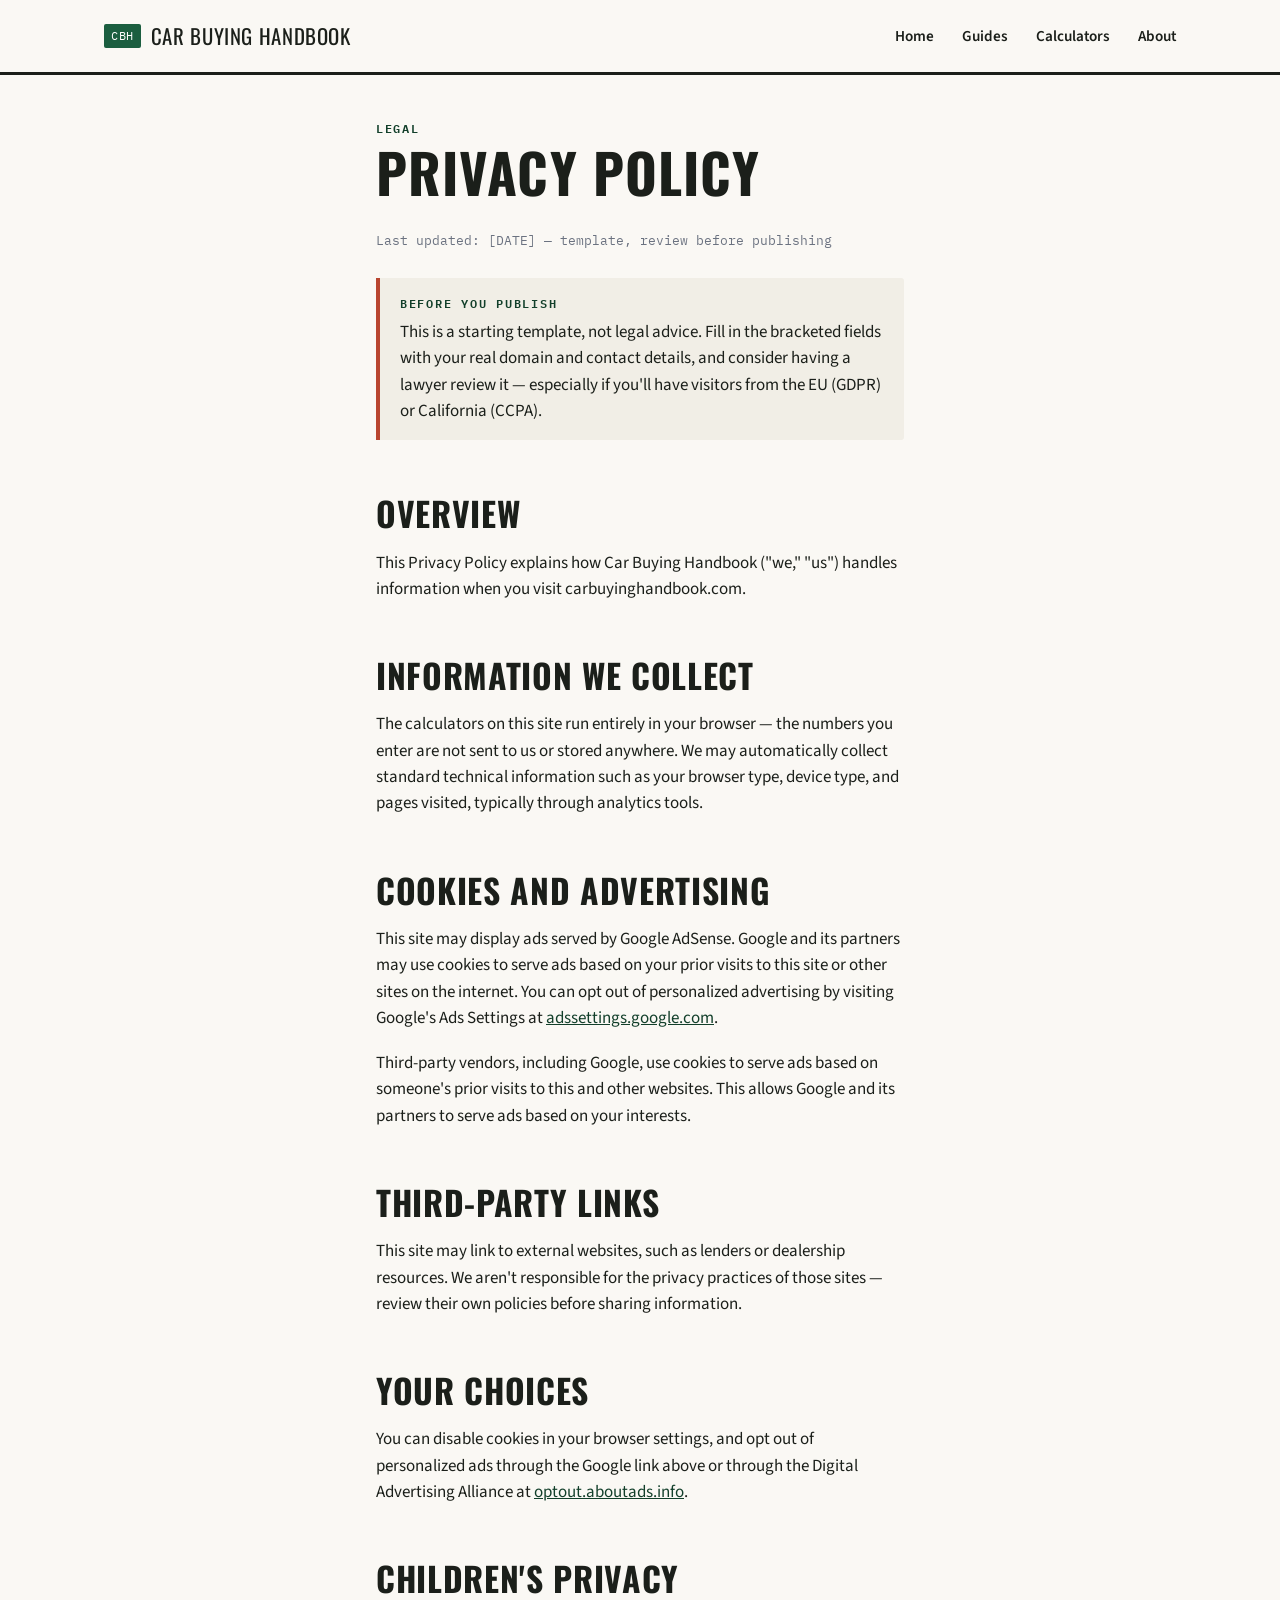
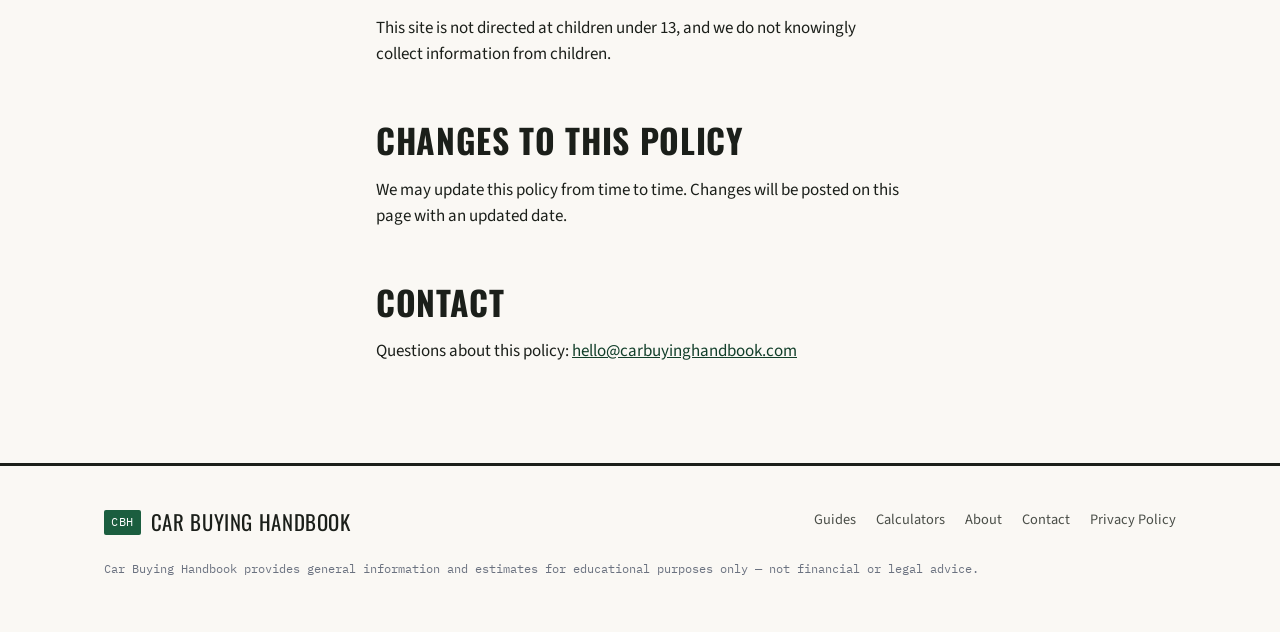
==== privacy-policy.html @ 567ee04e "Add files via upload" ====
<!DOCTYPE html>
<html lang="en">
<head>
<meta charset="UTF-8">
<meta name="viewport" content="width=device-width, initial-scale=1.0">
<title>Privacy Policy — Car Buying Handbook</title>
<meta name="description" content="Privacy policy for Car Buying Handbook, including information on cookies and advertising.">
<link rel="preconnect" href="https://fonts.googleapis.com">
<link href="https://fonts.googleapis.com/css2?family=Oswald:wght@500;600;700&family=Source+Sans+3:wght@400;600&family=IBM+Plex+Mono:wght@400;600;700&display=swap" rel="stylesheet">
<link rel="stylesheet" href="css/style.css">
</head>
<body>

<header class="site-header">
  <div class="container">
    <a href="index.html" class="logo"><span class="plate">CBH</span> Car Buying Handbook</a>
    <button class="nav-toggle" aria-label="Toggle navigation" aria-expanded="false">MENU</button>
    <ul class="nav-links">
      <li><a href="index.html">Home</a></li>
      <li><a href="guides.html">Guides</a></li>
      <li><a href="tools.html">Calculators</a></li>
      <li><a href="about.html">About</a></li>
    </ul>
  </div>
</header>

<section class="tight">
  <div class="container article">
    <span class="eyebrow">Legal</span>
    <h1>Privacy Policy</h1>
    <p class="byline">Last updated: [DATE] — template, review before publishing</p>

    <div class="callout warn">
      <span class="eyebrow">Before you publish</span>
      This is a starting template, not legal advice. Fill in the bracketed fields with your real domain and contact details, and consider having a lawyer review it — especially if you'll have visitors from the EU (GDPR) or California (CCPA).
    </div>

    <h2>Overview</h2>
    <p>This Privacy Policy explains how Car Buying Handbook ("we," "us") handles information when you visit carbuyinghandbook.com.</p>

    <h2>Information we collect</h2>
    <p>The calculators on this site run entirely in your browser — the numbers you enter are not sent to us or stored anywhere. We may automatically collect standard technical information such as your browser type, device type, and pages visited, typically through analytics tools.</p>

    <h2>Cookies and advertising</h2>
    <p>This site may display ads served by Google AdSense. Google and its partners may use cookies to serve ads based on your prior visits to this site or other sites on the internet. You can opt out of personalized advertising by visiting Google's Ads Settings at <a href="https://adssettings.google.com" target="_blank" rel="noopener">adssettings.google.com</a>.</p>
    <p>Third-party vendors, including Google, use cookies to serve ads based on someone's prior visits to this and other websites. This allows Google and its partners to serve ads based on your interests.</p>

    <h2>Third-party links</h2>
    <p>This site may link to external websites, such as lenders or dealership resources. We aren't responsible for the privacy practices of those sites — review their own policies before sharing information.</p>

    <h2>Your choices</h2>
    <p>You can disable cookies in your browser settings, and opt out of personalized ads through the Google link above or through the Digital Advertising Alliance at <a href="https://optout.aboutads.info" target="_blank" rel="noopener">optout.aboutads.info</a>.</p>

    <h2>Children's privacy</h2>
    <p>This site is not directed at children under 13, and we do not knowingly collect information from children.</p>

    <h2>Changes to this policy</h2>
    <p>We may update this policy from time to time. Changes will be posted on this page with an updated date.</p>

    <h2>Contact</h2>
    <p>Questions about this policy: <a href="mailto:hello@carbuyinghandbook.com">hello@carbuyinghandbook.com</a></p>
  </div>
</section>

<footer class="site-footer">
  <div class="container">
    <div class="footer-grid">
      <a href="index.html" class="logo"><span class="plate">CBH</span> Car Buying Handbook</a>
      <ul class="footer-links">
        <li><a href="guides.html">Guides</a></li>
        <li><a href="tools.html">Calculators</a></li>
        <li><a href="about.html">About</a></li>
        <li><a href="contact.html">Contact</a></li>
        <li><a href="privacy-policy.html">Privacy Policy</a></li>
      </ul>
    </div>
    <p class="fine-print">Car Buying Handbook provides general information and estimates for educational purposes only — not financial or legal advice.</p>
  </div>
</footer>

<script src="js/main.js"></script>
</body>
</html>
---- css/style.css ----
/* ==========================================================================
   Design tokens
   Theme: dealership window-sticker / highway-signage — honest, official,
   spec-sheet confident. Built for a car-buying help site.
   ========================================================================== */

:root {
  --paper: #FAF8F4;
  --paper-dim: #F1EEE6;
  --ink: #1B1F1A;
  --ink-soft: #4A4E48;
  --road-green: #1B5E3F;
  --road-green-dark: #123F2A;
  --caution: #E8A33D;
  --caution-dark: #B87A1E;
  --brick: #B8452F;
  --line: #D8D3C8;
  --steel: #6B7280;
  --white: #FFFFFF;

  --font-display: 'Oswald', 'Arial Narrow', sans-serif;
  --font-body: 'Source Sans 3', 'Segoe UI', sans-serif;
  --font-mono: 'IBM Plex Mono', 'Courier New', monospace;

  --radius: 3px;
  --container: 1120px;
}

* { box-sizing: border-box; }

html { scroll-behavior: smooth; }

@media (prefers-reduced-motion: reduce) {
  html { scroll-behavior: auto; }
  * { animation-duration: 0.01ms !important; transition-duration: 0.01ms !important; }
}

body {
  margin: 0;
  font-family: var(--font-body);
  background: var(--paper);
  color: var(--ink);
  line-height: 1.55;
  font-size: 17px;
}

img { max-width: 100%; display: block; }

a { color: var(--road-green-dark); }
a:hover { color: var(--road-green); }

:focus-visible {
  outline: 3px solid var(--caution);
  outline-offset: 2px;
}

h1, h2, h3, h4 {
  font-family: var(--font-display);
  text-transform: uppercase;
  letter-spacing: 0.02em;
  color: var(--ink);
  margin: 0 0 0.5em;
  line-height: 1.15;
}

h1 { font-size: clamp(2.2rem, 5vw, 3.4rem); }
h2 { font-size: clamp(1.5rem, 3vw, 2.1rem); }
h3 { font-size: 1.25rem; letter-spacing: 0.01em; }

p { margin: 0 0 1.1em; }

.container {
  max-width: var(--container);
  margin: 0 auto;
  padding: 0 24px;
}

.eyebrow {
  font-family: var(--font-mono);
  text-transform: uppercase;
  letter-spacing: 0.14em;
  font-size: 0.78rem;
  color: var(--road-green-dark);
  font-weight: 600;
}

/* ---------------------------------- Header ---------------------------------- */

.site-header {
  border-bottom: 3px solid var(--ink);
  background: var(--paper);
  position: sticky;
  top: 0;
  z-index: 40;
}

.site-header .container {
  display: flex;
  align-items: center;
  justify-content: space-between;
  height: 72px;
}

.logo {
  font-family: var(--font-display);
  font-size: 1.3rem;
  text-transform: uppercase;
  letter-spacing: 0.03em;
  color: var(--ink);
  text-decoration: none;
  display: flex;
  align-items: center;
  gap: 10px;
}

.logo .plate {
  background: var(--road-green);
  color: var(--white);
  font-family: var(--font-mono);
  font-size: 0.75rem;
  padding: 3px 7px;
  border-radius: 2px;
  letter-spacing: 0.05em;
}

.nav-links {
  display: flex;
  gap: 28px;
  list-style: none;
  margin: 0;
  padding: 0;
}

.nav-links a {
  text-decoration: none;
  color: var(--ink);
  font-weight: 600;
  font-size: 0.95rem;
  border-bottom: 2px solid transparent;
  padding-bottom: 4px;
}

.nav-links a:hover,
.nav-links a[aria-current="page"] {
  border-bottom-color: var(--caution);
  color: var(--ink);
}

.nav-toggle {
  display: none;
  background: none;
  border: 2px solid var(--ink);
  border-radius: var(--radius);
  padding: 6px 10px;
  font-family: var(--font-mono);
  cursor: pointer;
}

@media (max-width: 760px) {
  .nav-links {
    position: absolute;
    top: 72px;
    left: 0;
    right: 0;
    background: var(--paper);
    border-bottom: 3px solid var(--ink);
    flex-direction: column;
    gap: 0;
    padding: 8px 24px 16px;
    display: none;
  }
  .nav-links.open { display: flex; }
  .nav-links li { border-top: 1px solid var(--line); }
  .nav-links a { display: block; padding: 12px 0; }
  .nav-toggle { display: block; }
}

/* ---------------------------------- Hero ---------------------------------- */

.hero {
  padding: 64px 0 56px;
  border-bottom: 1px solid var(--line);
}

.hero-grid {
  display: grid;
  grid-template-columns: 1.1fr 0.9fr;
  gap: 48px;
  align-items: center;
}

@media (max-width: 860px) {
  .hero-grid { grid-template-columns: 1fr; }
}

.hero h1 { margin-bottom: 0.4em; }

.hero .lede {
  font-size: 1.15rem;
  color: var(--ink-soft);
  max-width: 46ch;
}

.hero-ctas {
  display: flex;
  gap: 14px;
  margin-top: 28px;
  flex-wrap: wrap;
}

/* ---------------------------------- Buttons ---------------------------------- */

.btn {
  display: inline-block;
  font-family: var(--font-display);
  text-transform: uppercase;
  letter-spacing: 0.04em;
  font-size: 0.95rem;
  text-decoration: none;
  padding: 13px 26px;
  border-radius: var(--radius);
  border: 2px solid var(--ink);
  cursor: pointer;
  transition: transform 0.12s ease;
}

.btn:hover { transform: translateY(-1px); }

.btn-primary {
  background: var(--road-green);
  border-color: var(--road-green-dark);
  color: var(--white);
}
.btn-primary:hover { background: var(--road-green-dark); color: var(--white); }

.btn-ghost {
  background: transparent;
  color: var(--ink);
}

/* ---------------------------------- Window sticker (signature component) ---------------------------------- */

.sticker {
  background: var(--white);
  border: 2px solid var(--ink);
  border-radius: var(--radius);
  position: relative;
  padding: 22px 24px;
  box-shadow: 5px 5px 0 var(--road-green);
}

.sticker::before {
  content: "";
  position: absolute;
  inset: 6px;
  border: 1px dashed var(--line);
  pointer-events: none;
}

.sticker-head {
  display: flex;
  justify-content: space-between;
  align-items: baseline;
  border-bottom: 2px solid var(--ink);
  padding-bottom: 10px;
  margin-bottom: 14px;
}

.sticker-head .label {
  font-family: var(--font-mono);
  font-size: 0.72rem;
  text-transform: uppercase;
  letter-spacing: 0.12em;
  color: var(--steel);
}

.sticker-row {
  display: flex;
  justify-content: space-between;
  align-items: baseline;
  font-family: var(--font-mono);
  font-size: 0.92rem;
  padding: 7px 0;
  border-bottom: 1px dotted var(--line);
}
.sticker-row:last-child { border-bottom: none; }

.sticker-row .k { color: var(--ink-soft); }
.sticker-row .v { font-weight: 600; }

.sticker-total {
  display: flex;
  justify-content: space-between;
  align-items: baseline;
  margin-top: 14px;
  padding-top: 14px;
  border-top: 2px solid var(--ink);
}

.sticker-total .k {
  font-family: var(--font-display);
  text-transform: uppercase;
  font-size: 0.95rem;
}

.sticker-total .v {
  font-family: var(--font-mono);
  font-size: 1.7rem;
  font-weight: 700;
  color: var(--road-green-dark);
}

/* ---------------------------------- Sections ---------------------------------- */

section { padding: 64px 0; }
section.tight { padding: 40px 0; }
section.dim { background: var(--paper-dim); border-top: 1px solid var(--line); border-bottom: 1px solid var(--line); }

.section-head {
  display: flex;
  justify-content: space-between;
  align-items: flex-end;
  gap: 24px;
  margin-bottom: 32px;
  flex-wrap: wrap;
}

.card-grid {
  display: grid;
  grid-template-columns: repeat(3, 1fr);
  gap: 24px;
}
@media (max-width: 860px) { .card-grid { grid-template-columns: 1fr; } }

.card {
  background: var(--white);
  border: 1px solid var(--line);
  border-top: 4px solid var(--road-green);
  border-radius: var(--radius);
  padding: 24px;
}

.card .num {
  font-family: var(--font-mono);
  color: var(--caution-dark);
  font-size: 0.85rem;
  font-weight: 700;
}

.card h3 { margin-top: 8px; }

.card a.read-more {
  font-family: var(--font-mono);
  font-size: 0.85rem;
  text-decoration: none;
  font-weight: 600;
}

/* ---------------------------------- Ad slots ---------------------------------- */

.ad-slot {
  border: 1px dashed var(--steel);
  border-radius: var(--radius);
  background: var(--paper-dim);
  color: var(--steel);
  font-family: var(--font-mono);
  font-size: 0.8rem;
  text-align: center;
  padding: 18px;
  margin: 40px 0;
}

/* ---------------------------------- Callouts ---------------------------------- */

.callout {
  border-left: 4px solid var(--caution);
  background: var(--paper-dim);
  padding: 16px 20px;
  border-radius: 0 var(--radius) var(--radius) 0;
  margin: 24px 0;
}
.callout.warn { border-left-color: var(--brick); }
.callout .eyebrow { display: block; margin-bottom: 6px; }

/* ---------------------------------- Article ---------------------------------- */

.article {
  max-width: 72ch;
}
.article h2 { margin-top: 1.6em; }
.article ul, .article ol { padding-left: 1.3em; }
.article li { margin-bottom: 0.5em; }

.byline {
  font-family: var(--font-mono);
  font-size: 0.82rem;
  color: var(--steel);
  margin-bottom: 2em;
}

/* ---------------------------------- Tools / calculators ---------------------------------- */

.tool-grid {
  display: grid;
  grid-template-columns: 1fr 1fr;
  gap: 40px;
  align-items: start;
}
@media (max-width: 860px) { .tool-grid { grid-template-columns: 1fr; } }

.field {
  margin-bottom: 18px;
}
.field label {
  display: flex;
  justify-content: space-between;
  font-family: var(--font-mono);
  font-size: 0.85rem;
  text-transform: uppercase;
  letter-spacing: 0.04em;
  margin-bottom: 6px;
  color: var(--ink-soft);
}
.field label .val { color: var(--road-green-dark); font-weight: 700; }

.field input[type="range"] {
  width: 100%;
  accent-color: var(--road-green);
}

.field input[type="number"],
.field select {
  width: 100%;
  font-family: var(--font-mono);
  font-size: 1rem;
  padding: 10px 12px;
  border: 2px solid var(--ink);
  border-radius: var(--radius);
  background: var(--white);
}

/* ---------------------------------- Footer ---------------------------------- */

.site-footer {
  border-top: 3px solid var(--ink);
  padding: 40px 0;
  margin-top: 40px;
}

.footer-grid {
  display: flex;
  justify-content: space-between;
  gap: 24px;
  flex-wrap: wrap;
}

.footer-links {
  display: flex;
  gap: 20px;
  list-style: none;
  padding: 0;
  margin: 0;
  flex-wrap: wrap;
}
.footer-links a { color: var(--ink-soft); text-decoration: none; font-size: 0.9rem; }
.footer-links a:hover { color: var(--road-green-dark); }

.fine-print {
  font-family: var(--font-mono);
  font-size: 0.78rem;
  color: var(--steel);
  margin-top: 20px;
}
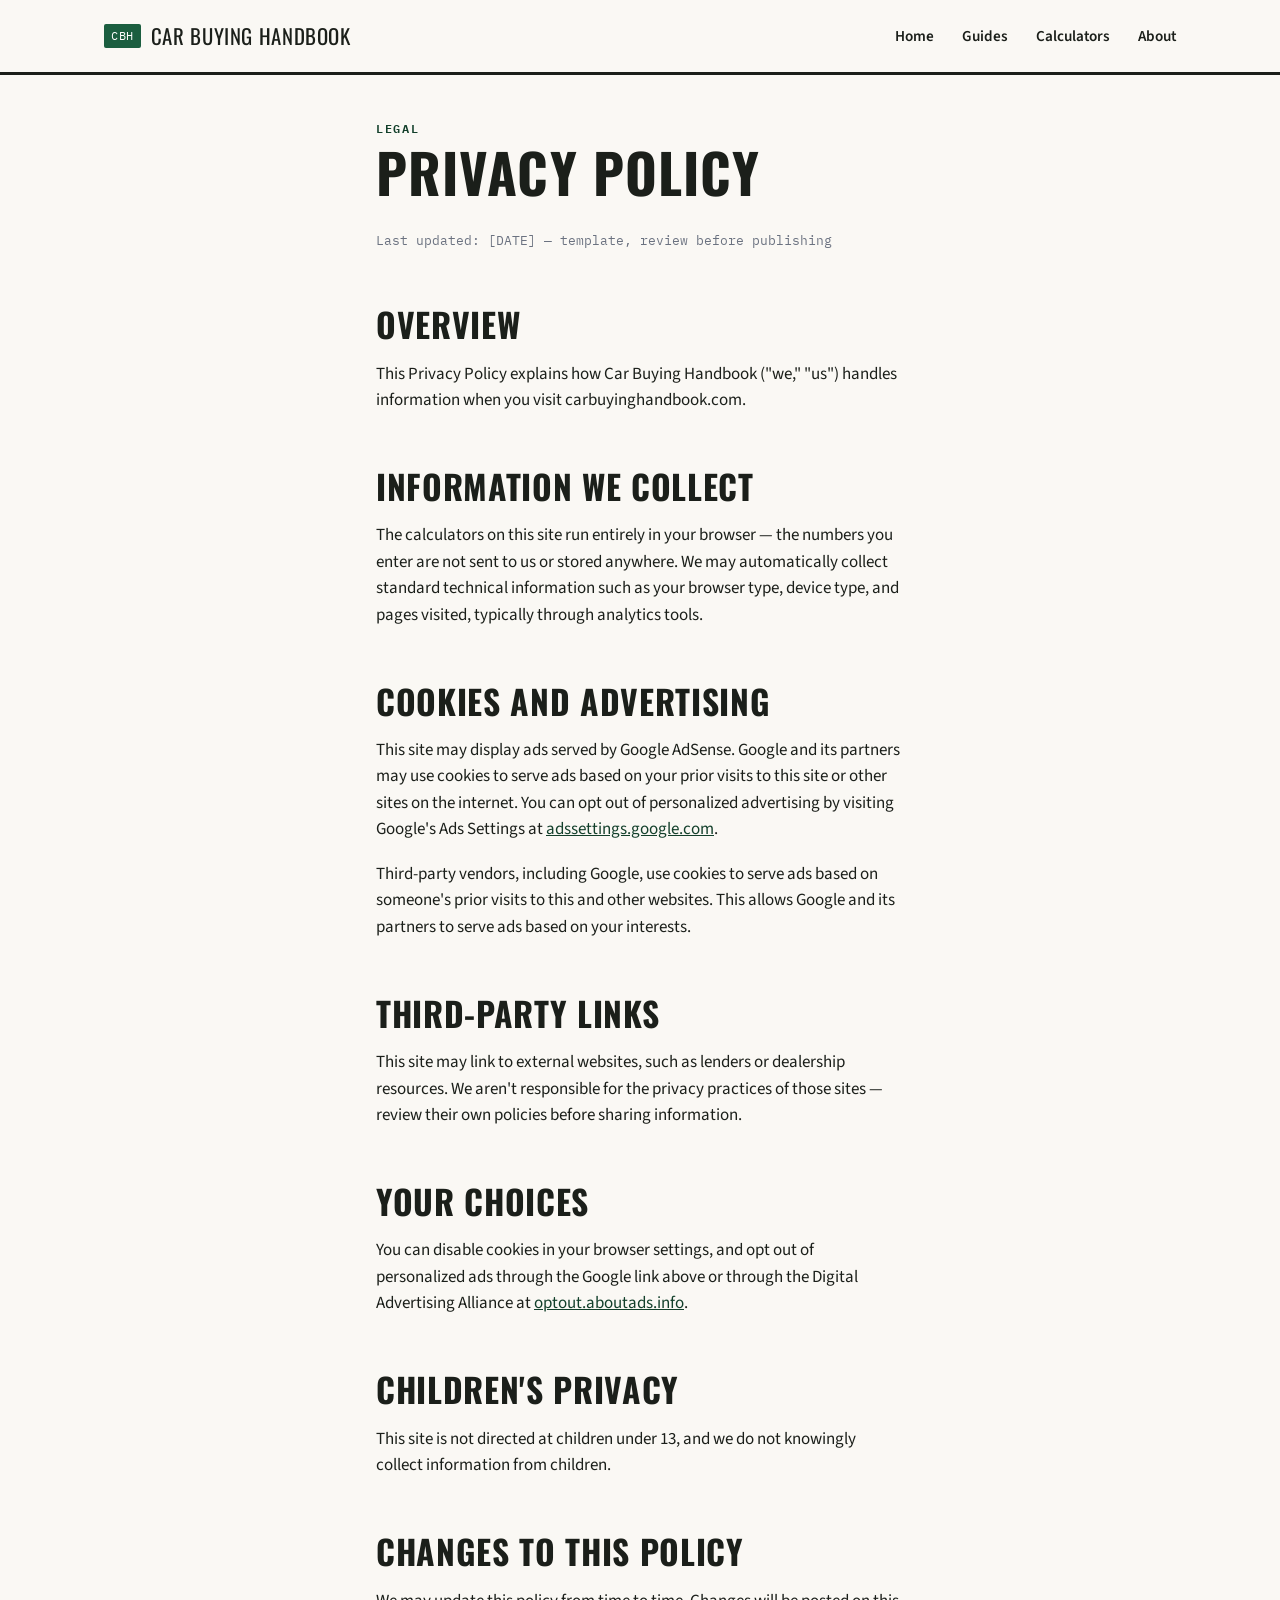
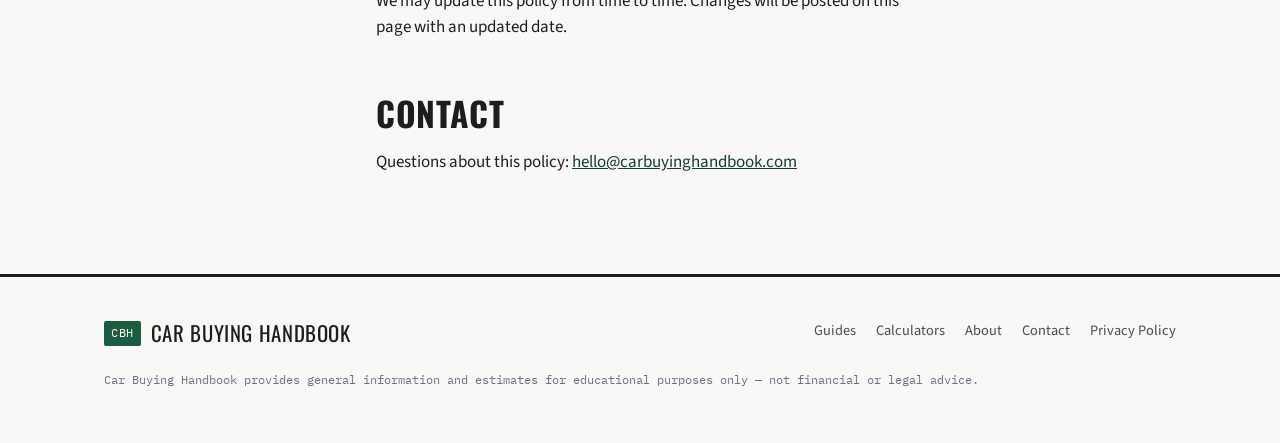
==== commit 0fe19989: "Update privacy-policy.html" ====
--- a/privacy-policy.html
+++ b/privacy-policy.html
@@ -30,10 +30,6 @@
     <h1>Privacy Policy</h1>
     <p class="byline">Last updated: [DATE] — template, review before publishing</p>
 
-    <div class="callout warn">
-      <span class="eyebrow">Before you publish</span>
-      This is a starting template, not legal advice. Fill in the bracketed fields with your real domain and contact details, and consider having a lawyer review it — especially if you'll have visitors from the EU (GDPR) or California (CCPA).
-    </div>
 
     <h2>Overview</h2>
     <p>This Privacy Policy explains how Car Buying Handbook ("we," "us") handles information when you visit carbuyinghandbook.com.</p>
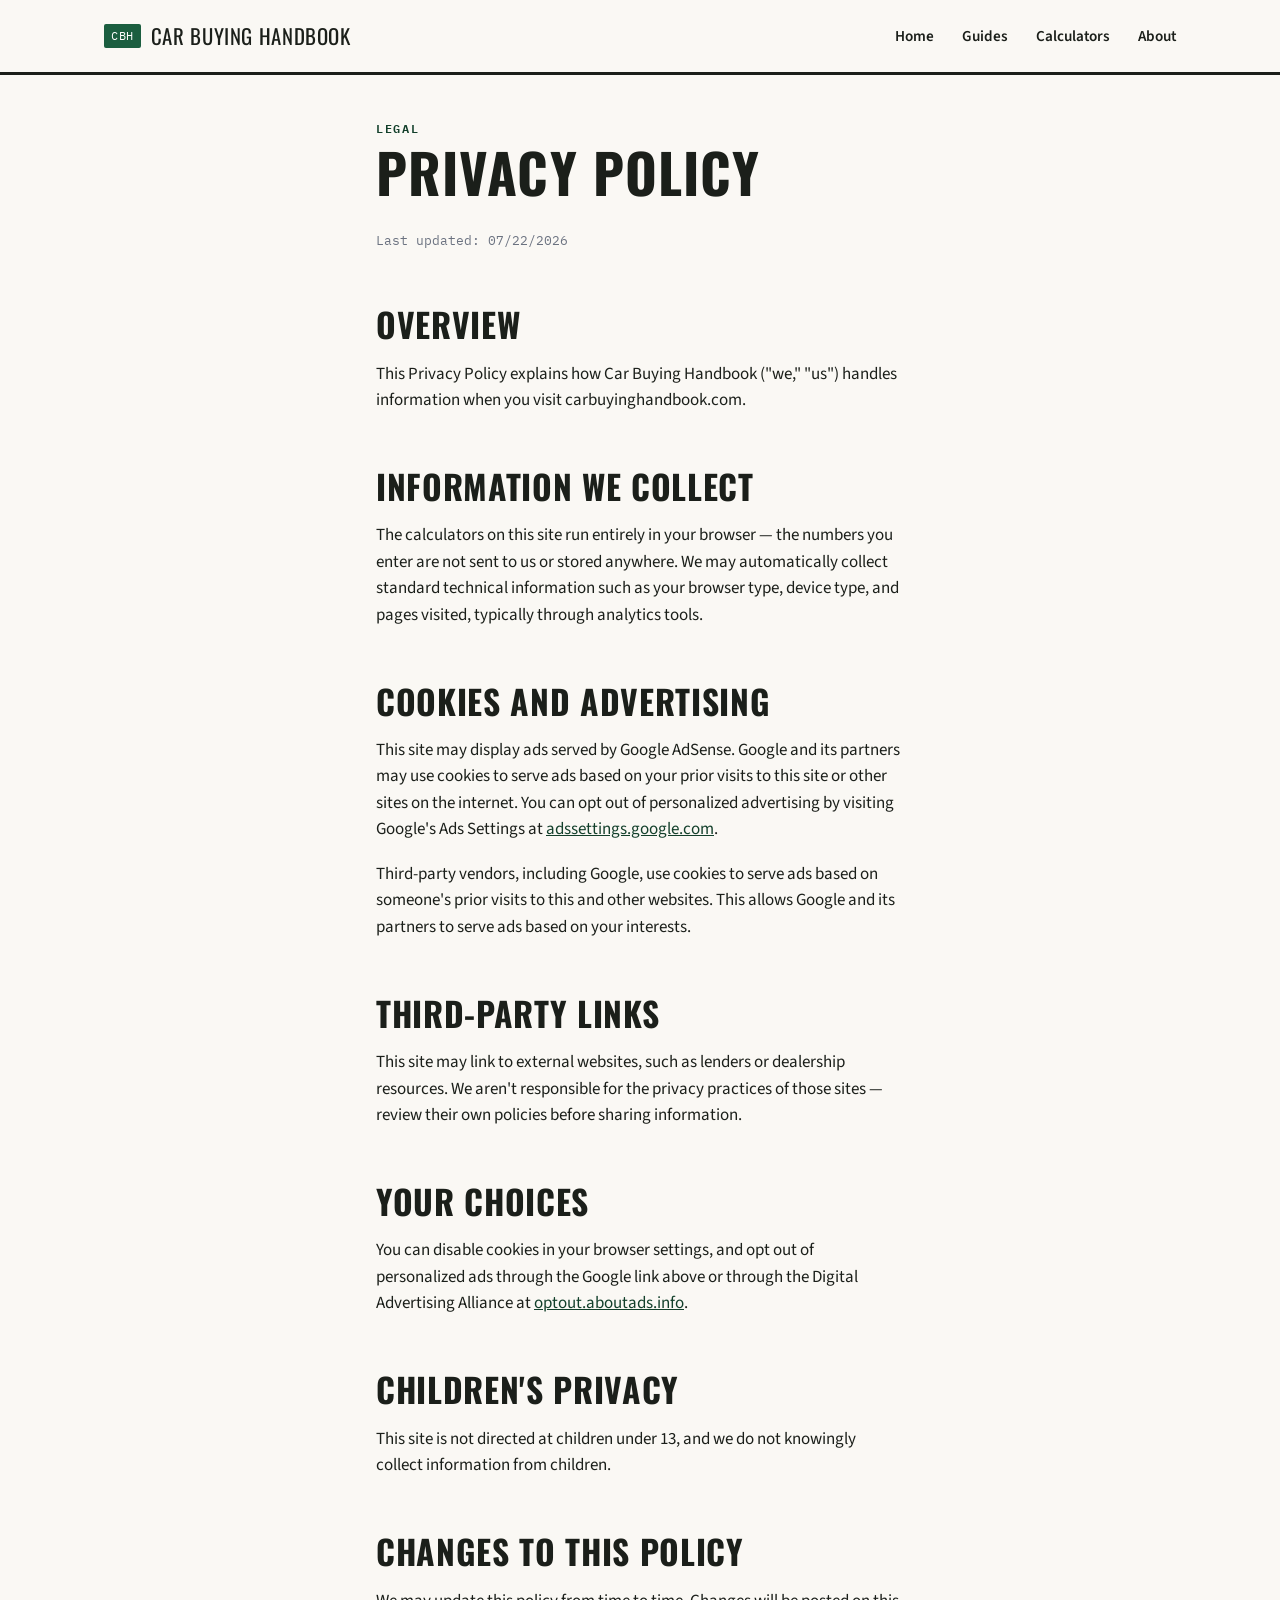
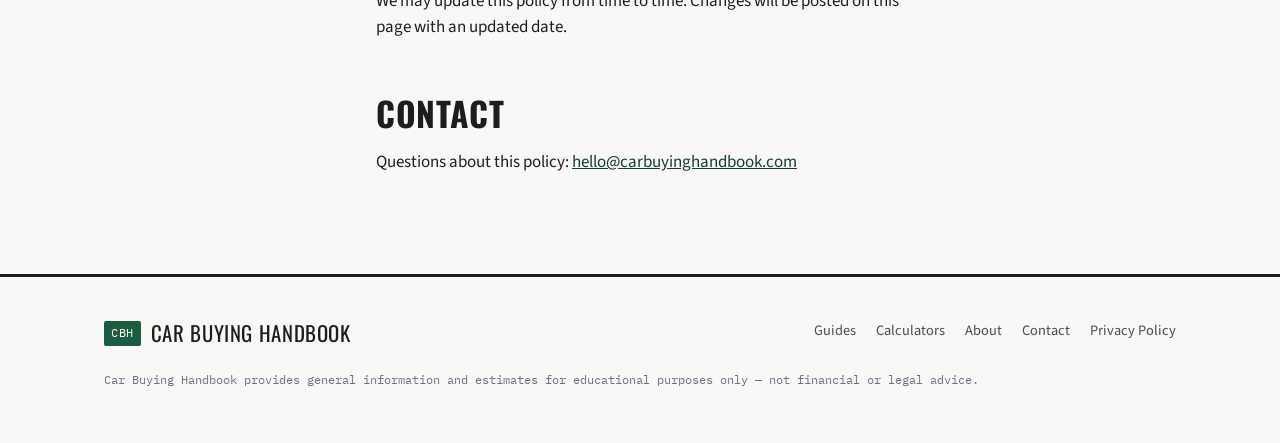
==== commit 507abd06: "Update privacy-policy.html" ====
--- a/privacy-policy.html
+++ b/privacy-policy.html
@@ -28,7 +28,7 @@
   <div class="container article">
     <span class="eyebrow">Legal</span>
     <h1>Privacy Policy</h1>
-    <p class="byline">Last updated: [DATE] — template, review before publishing</p>
+    <p class="byline">Last updated: 07/22/2026</p>
 
 
     <h2>Overview</h2>
